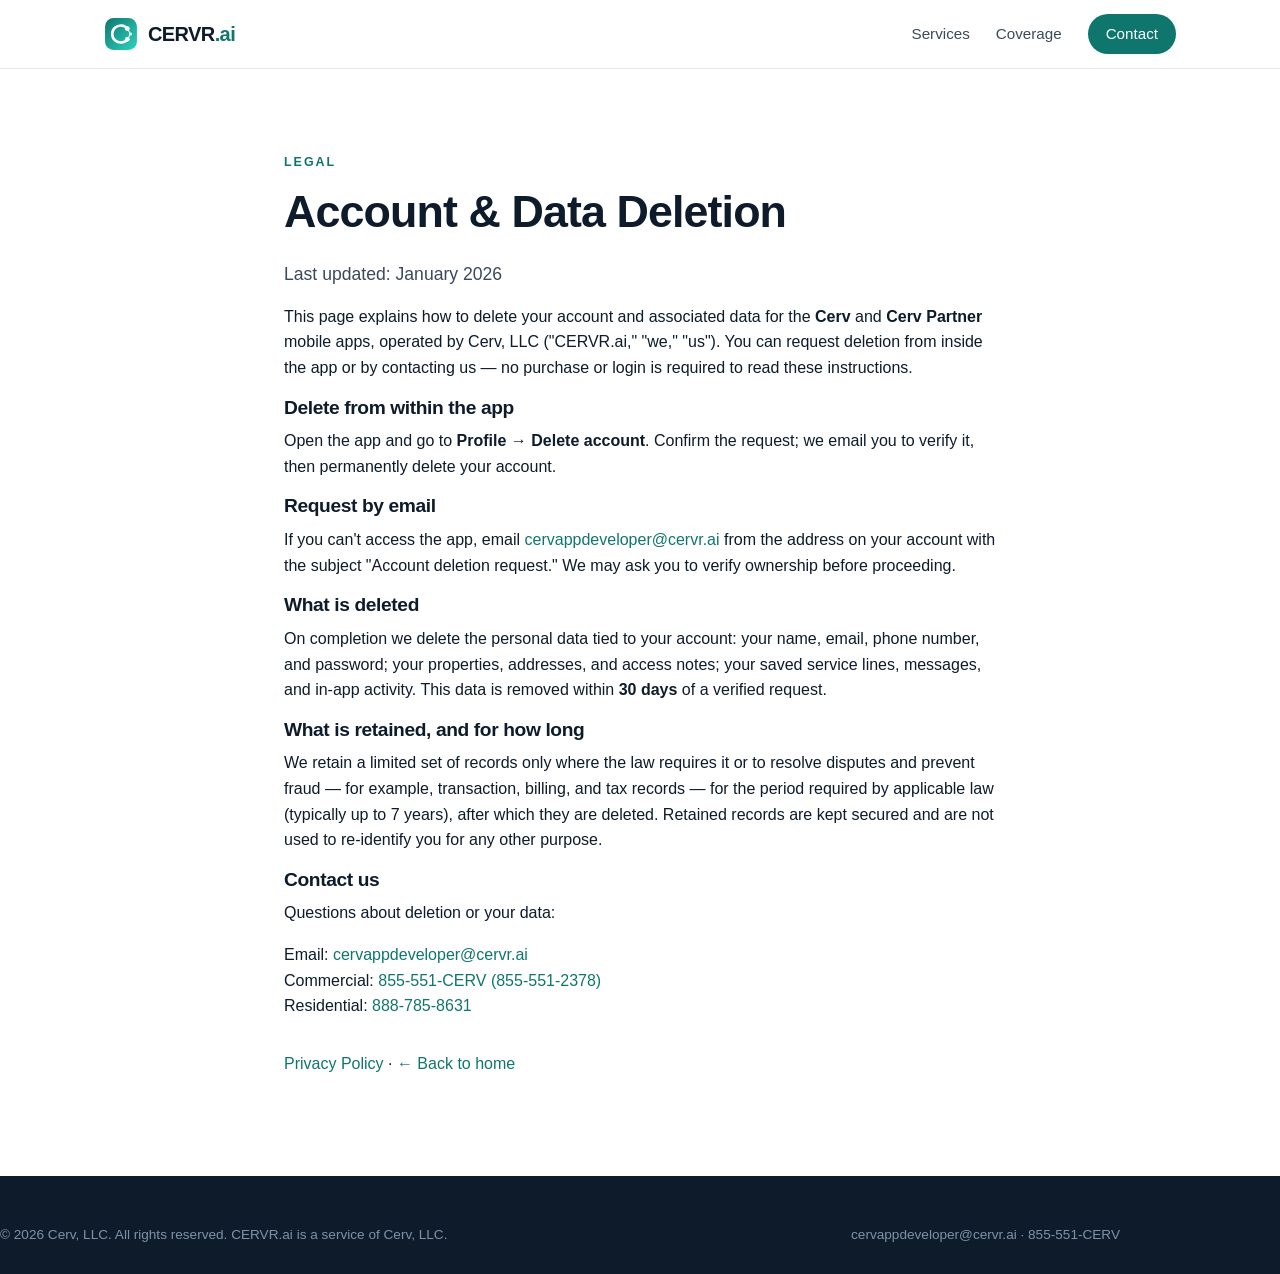
==== account-deletion.html @ c1d134b1 "Initial commit" ====
<!DOCTYPE html>
<html lang="en">
<head>
  <meta charset="UTF-8" />
  <meta name="viewport" content="width=device-width, initial-scale=1.0" />
  <title>Account &amp; Data Deletion | CERVR.ai</title>
  <meta name="description" content="How to delete your Cerv or Cerv Partner account and associated data." />
  <link rel="icon" type="image/svg+xml" href="assets/favicon.svg" />
  <link rel="stylesheet" href="styles.css" />
</head>
<body>
  <header class="site-header" id="top">
    <div class="container nav-wrap">
      <a class="brand" href="index.html" aria-label="CERVR.ai home">
        <img src="assets/logo.svg" alt="" class="brand-mark" width="34" height="34" />
        <span class="brand-name">CERVR<span class="brand-dot">.ai</span></span>
      </a>
      <nav class="nav" aria-label="Primary">
        <a href="index.html#services">Services</a>
        <a href="index.html#coverage">Coverage</a>
        <a class="nav-cta" href="index.html#contact">Contact</a>
      </nav>
    </div>
  </header>

  <main>
    <section class="section">
      <div class="container narrow">
        <p class="eyebrow">Legal</p>
        <h1 style="font-size:clamp(2rem,4vw,2.8rem)">Account &amp; Data Deletion</h1>
        <p class="section-lede">Last updated: January 2026</p>

        <p>This page explains how to delete your account and associated data for the
        <strong>Cerv</strong> and <strong>Cerv Partner</strong> mobile apps, operated by
        Cerv, LLC ("CERVR.ai," "we," "us"). You can request deletion from inside the app or
        by contacting us — no purchase or login is required to read these instructions.</p>

        <h3>Delete from within the app</h3>
        <p>Open the app and go to <strong>Profile &rarr; Delete account</strong>. Confirm the
        request; we email you to verify it, then permanently delete your account.</p>

        <h3>Request by email</h3>
        <p>If you can't access the app, email
        <a href="mailto:cervappdeveloper@cervr.ai?subject=Account%20deletion%20request">cervappdeveloper@cervr.ai</a>
        from the address on your account with the subject "Account deletion request." We may
        ask you to verify ownership before proceeding.</p>

        <h3>What is deleted</h3>
        <p>On completion we delete the personal data tied to your account: your name, email,
        phone number, and password; your properties, addresses, and access notes; your saved
        service lines, messages, and in-app activity. This data is removed within
        <strong>30 days</strong> of a verified request.</p>

        <h3>What is retained, and for how long</h3>
        <p>We retain a limited set of records only where the law requires it or to resolve
        disputes and prevent fraud — for example, transaction, billing, and tax records — for
        the period required by applicable law (typically up to 7 years), after which they are
        deleted. Retained records are kept secured and are not used to re-identify you for
        any other purpose.</p>

        <h3>Contact us</h3>
        <p>Questions about deletion or your data:</p>
        <p>
          Email: <a href="mailto:cervappdeveloper@cervr.ai">cervappdeveloper@cervr.ai</a><br />
          Commercial: <a href="tel:+18555512378">855-551-CERV (855-551-2378)</a><br />
          Residential: <a href="tel:+18887858631">888-785-8631</a>
        </p>

        <p style="margin-top:32px"><a href="privacy.html">Privacy Policy</a> &middot; <a href="index.html">&larr; Back to home</a></p>
      </div>
    </section>
  </main>

  <footer class="site-footer">
    <div class="container footer-legal" style="border:0;margin:0;padding:0;">
      <p>&copy; <span id="year">2026</span> Cerv, LLC. All rights reserved. CERVR.ai is a service of Cerv, LLC.</p>
      <p>cervappdeveloper@cervr.ai · 855-551-CERV</p>
    </div>
  </footer>
  <script>document.getElementById('year').textContent = new Date().getFullYear();</script>
</body>
</html>
---- styles.css ----
/* CERVR.ai — marketing site styles */

:root {
  --ink: #0d1b2a;
  --ink-soft: #3a4a5c;
  --muted: #6b7a8d;
  --line: #e4e9ef;
  --bg: #ffffff;
  --bg-alt: #f5f8fb;
  --brand: #0f766e;      /* teal */
  --brand-dark: #0b5a54;
  --accent: #2dd4bf;     /* bright teal/AI */
  --accent-soft: #ccfbf1;
  --radius: 16px;
  --shadow: 0 10px 40px -18px rgba(13, 27, 42, 0.35);
  --maxw: 1120px;
  --font: -apple-system, BlinkMacSystemFont, "Segoe UI", Roboto, Helvetica, Arial, sans-serif;
}

* { box-sizing: border-box; }

html { scroll-behavior: smooth; scroll-padding-top: 84px; }

body {
  margin: 0;
  font-family: var(--font);
  color: var(--ink);
  background: var(--bg);
  line-height: 1.6;
  -webkit-font-smoothing: antialiased;
}

.container { width: 100%; max-width: var(--maxw); margin: 0 auto; padding: 0 24px; }

h1, h2, h3, h4 { line-height: 1.15; margin: 0 0 .5em; letter-spacing: -0.02em; }
h1 { font-size: clamp(2.4rem, 6vw, 4rem); font-weight: 800; }
h2 { font-size: clamp(1.7rem, 3.5vw, 2.5rem); font-weight: 700; }
h3 { font-size: 1.2rem; font-weight: 700; }
h4 { font-size: 1.02rem; font-weight: 700; }
p { margin: 0 0 1rem; }
a { color: var(--brand); text-decoration: none; }
a:hover { color: var(--brand-dark); }

.eyebrow {
  text-transform: uppercase;
  letter-spacing: .16em;
  font-size: .78rem;
  font-weight: 700;
  color: var(--brand);
  margin: 0 0 .8rem;
}
.center { text-align: center; }
.accent { color: var(--brand); }

/* Header */
.site-header {
  position: sticky; top: 0; z-index: 50;
  background: rgba(255,255,255,.85);
  backdrop-filter: saturate(180%) blur(12px);
  border-bottom: 1px solid var(--line);
}
.nav-wrap { display: flex; align-items: center; justify-content: space-between; height: 68px; }
.brand { display: inline-flex; align-items: center; gap: 10px; font-weight: 800; color: var(--ink); }
.brand-name { font-size: 1.25rem; letter-spacing: -0.03em; }
.brand-dot { color: var(--brand); }
.nav { display: flex; align-items: center; gap: 26px; }
.nav a { color: var(--ink-soft); font-weight: 500; font-size: .95rem; }
.nav a:hover { color: var(--brand); }
.nav-cta {
  background: var(--brand); color: #fff !important;
  padding: 8px 18px; border-radius: 999px; font-weight: 600;
}
.nav-cta:hover { background: var(--brand-dark); }

/* Hero */
.hero {
  position: relative;
  padding: 90px 0 70px;
  background:
    radial-gradient(1000px 500px at 85% -10%, var(--accent-soft), transparent 60%),
    radial-gradient(800px 400px at 0% 20%, #eef6ff, transparent 55%),
    var(--bg);
  overflow: hidden;
}
.hero-inner { max-width: 820px; }
.hero h1 { margin-bottom: .4em; }
.hero .accent {
  background: linear-gradient(90deg, var(--brand), var(--accent));
  -webkit-background-clip: text; background-clip: text; color: transparent;
}
.lede { font-size: 1.2rem; color: var(--ink-soft); max-width: 640px; }
.hero-actions { display: flex; flex-wrap: wrap; gap: 14px; margin: 30px 0 44px; }

.btn { display: inline-block; padding: 13px 26px; border-radius: 999px; font-weight: 600; font-size: 1rem; transition: transform .12s ease, background .2s ease; }
.btn:active { transform: translateY(1px); }
.btn-primary { background: var(--brand); color: #fff; }
.btn-primary:hover { background: var(--brand-dark); color: #fff; }
.btn-ghost { background: #fff; color: var(--ink); border: 1px solid var(--line); }
.btn-ghost:hover { border-color: var(--brand); color: var(--brand); }

.hero-stats { display: flex; flex-wrap: wrap; gap: 36px; }
.stat { display: flex; flex-direction: column; }
.stat-num { font-size: 2.2rem; font-weight: 800; color: var(--ink); letter-spacing: -0.03em; }
.stat-label { font-size: .9rem; color: var(--muted); max-width: 190px; }

/* Sections */
.section { padding: 84px 0; }
.section-alt { background: var(--bg-alt); }
.section-lede { font-size: 1.1rem; color: var(--ink-soft); max-width: 680px; }
.center.section-lede { margin-left: auto; margin-right: auto; }
.narrow { max-width: 760px; }

/* Cards / services */
.grid { display: grid; gap: 22px; margin-top: 44px; }
.grid-services { grid-template-columns: repeat(3, 1fr); }
.card {
  background: #fff; border: 1px solid var(--line); border-radius: var(--radius);
  padding: 28px; box-shadow: var(--shadow);
  transition: transform .15s ease, box-shadow .2s ease;
}
.card:hover { transform: translateY(-4px); box-shadow: 0 18px 50px -20px rgba(13,27,42,.4); }
.card-icon { font-size: 1.8rem; margin-bottom: 12px; }
.card p { color: var(--ink-soft); margin: 0; }
.card-accent { background: linear-gradient(160deg, var(--brand), var(--brand-dark)); border: none; color: #fff; }
.card-accent h3, .card-accent p { color: #fff; }
.card-accent p { color: rgba(255,255,255,.9); }

/* Two column (AI) */
.two-col { display: grid; grid-template-columns: 1.1fr .9fr; gap: 56px; align-items: center; }
.feature-list { list-style: none; padding: 0; margin: 24px 0 0; }
.feature-list li { position: relative; padding: 12px 0 12px 34px; border-top: 1px solid var(--line); color: var(--ink-soft); }
.feature-list li:before {
  content: "✓"; position: absolute; left: 0; top: 12px;
  color: var(--brand); font-weight: 800;
  background: var(--accent-soft); width: 22px; height: 22px; border-radius: 50%;
  display: grid; place-items: center; font-size: .8rem;
}
.feature-list strong { color: var(--ink); }

.panel {
  background: #fff; border: 1px solid var(--line); border-radius: var(--radius);
  padding: 26px; box-shadow: var(--shadow);
}
.panel-head { display: flex; justify-content: space-between; align-items: center; margin-bottom: 18px; }
.panel-title { font-weight: 700; }
.panel-live { color: var(--brand); font-size: .8rem; font-weight: 600; }
.meter { display: grid; grid-template-columns: 78px 1fr 34px; align-items: center; gap: 12px; margin: 12px 0; font-size: .9rem; }
.meter-label { color: var(--ink-soft); }
.meter-bar { height: 8px; background: var(--bg-alt); border-radius: 999px; overflow: hidden; }
.meter-bar i { display: block; height: 100%; background: linear-gradient(90deg, var(--brand), var(--accent)); border-radius: 999px; }
.meter-val { text-align: right; font-weight: 700; color: var(--ink); }
.panel-note { font-size: .78rem; color: var(--muted); margin: 16px 0 0; }

/* Method */
.grid-4 { grid-template-columns: repeat(4, 1fr); }
.mini { }
.mini-num { display: inline-block; font-weight: 800; color: var(--accent); font-size: 1.4rem; margin-bottom: 6px; }
.mini h4 { margin-bottom: .3em; }
.mini p { color: var(--ink-soft); font-size: .95rem; margin: 0; }
.pledge {
  margin-top: 48px; padding: 32px 36px; border-radius: var(--radius);
  background: var(--bg-alt); border: 1px solid var(--line); text-align: center;
}
.pledge p { margin: 0; font-size: 1.15rem; color: var(--ink-soft); max-width: 760px; margin: 0 auto; }
.pledge strong { color: var(--ink); }

/* Regions */
.grid-regions { grid-template-columns: repeat(3, 1fr); }
.region { background: #fff; border: 1px solid var(--line); border-radius: var(--radius); padding: 24px; }
.region h4 { color: var(--brand); margin-bottom: .4em; }
.region p { color: var(--ink-soft); margin: 0; font-size: .95rem; }
.region-more { background: var(--bg-alt); }

/* About */
.about-text { font-size: 1.1rem; color: var(--ink-soft); text-align: center; }

/* Contact */
.section-contact { background: linear-gradient(160deg, #0d1b2a, #0b3d3a); color: #fff; }
.section-contact .eyebrow { color: var(--accent); }
.section-contact h2 { color: #fff; }
.section-contact .section-lede { color: rgba(255,255,255,.82); }
.contact-grid { display: grid; grid-template-columns: repeat(3, 1fr); gap: 20px; margin-top: 44px; }
.contact-card {
  background: rgba(255,255,255,.06); border: 1px solid rgba(255,255,255,.14);
  border-radius: var(--radius); padding: 26px; text-align: center;
}
.contact-card h4 { color: var(--accent); margin-bottom: .6em; }
.contact-line { display: block; color: #fff; font-size: 1.25rem; font-weight: 700; }
.contact-line:hover { color: var(--accent); }
.contact-sub { display: block; color: rgba(255,255,255,.6); font-size: .85rem; margin-top: 4px; }

/* Footer */
.site-footer { background: #0d1b2a; color: #cdd7e2; padding: 48px 0 28px; }
.footer-inner { display: flex; justify-content: space-between; align-items: flex-start; gap: 30px; flex-wrap: wrap; }
.site-footer .brand-name { color: #fff; }
.footer-tag { color: #8ba0b5; margin: 12px 0 0; font-size: .95rem; }
.footer-nav { display: flex; flex-wrap: wrap; gap: 20px; }
.footer-nav a { color: #cdd7e2; font-size: .92rem; }
.footer-nav a:hover { color: var(--accent); }
.footer-legal {
  display: flex; justify-content: space-between; flex-wrap: wrap; gap: 8px;
  border-top: 1px solid rgba(255,255,255,.1); margin-top: 32px; padding-top: 20px;
  color: #7f93a8; font-size: .85rem;
}
.footer-legal p { margin: 0; }

/* Responsive */
@media (max-width: 900px) {
  .grid-services, .grid-regions { grid-template-columns: repeat(2, 1fr); }
  .grid-4 { grid-template-columns: repeat(2, 1fr); }
  .two-col { grid-template-columns: 1fr; gap: 36px; }
  .contact-grid { grid-template-columns: 1fr; }
}
@media (max-width: 640px) {
  .nav { display: none; }
  .grid-services, .grid-regions, .grid-4 { grid-template-columns: 1fr; }
  .section { padding: 60px 0; }
  .hero { padding: 60px 0 50px; }
  .hero-stats { gap: 24px; }
  .footer-legal { flex-direction: column; }
}
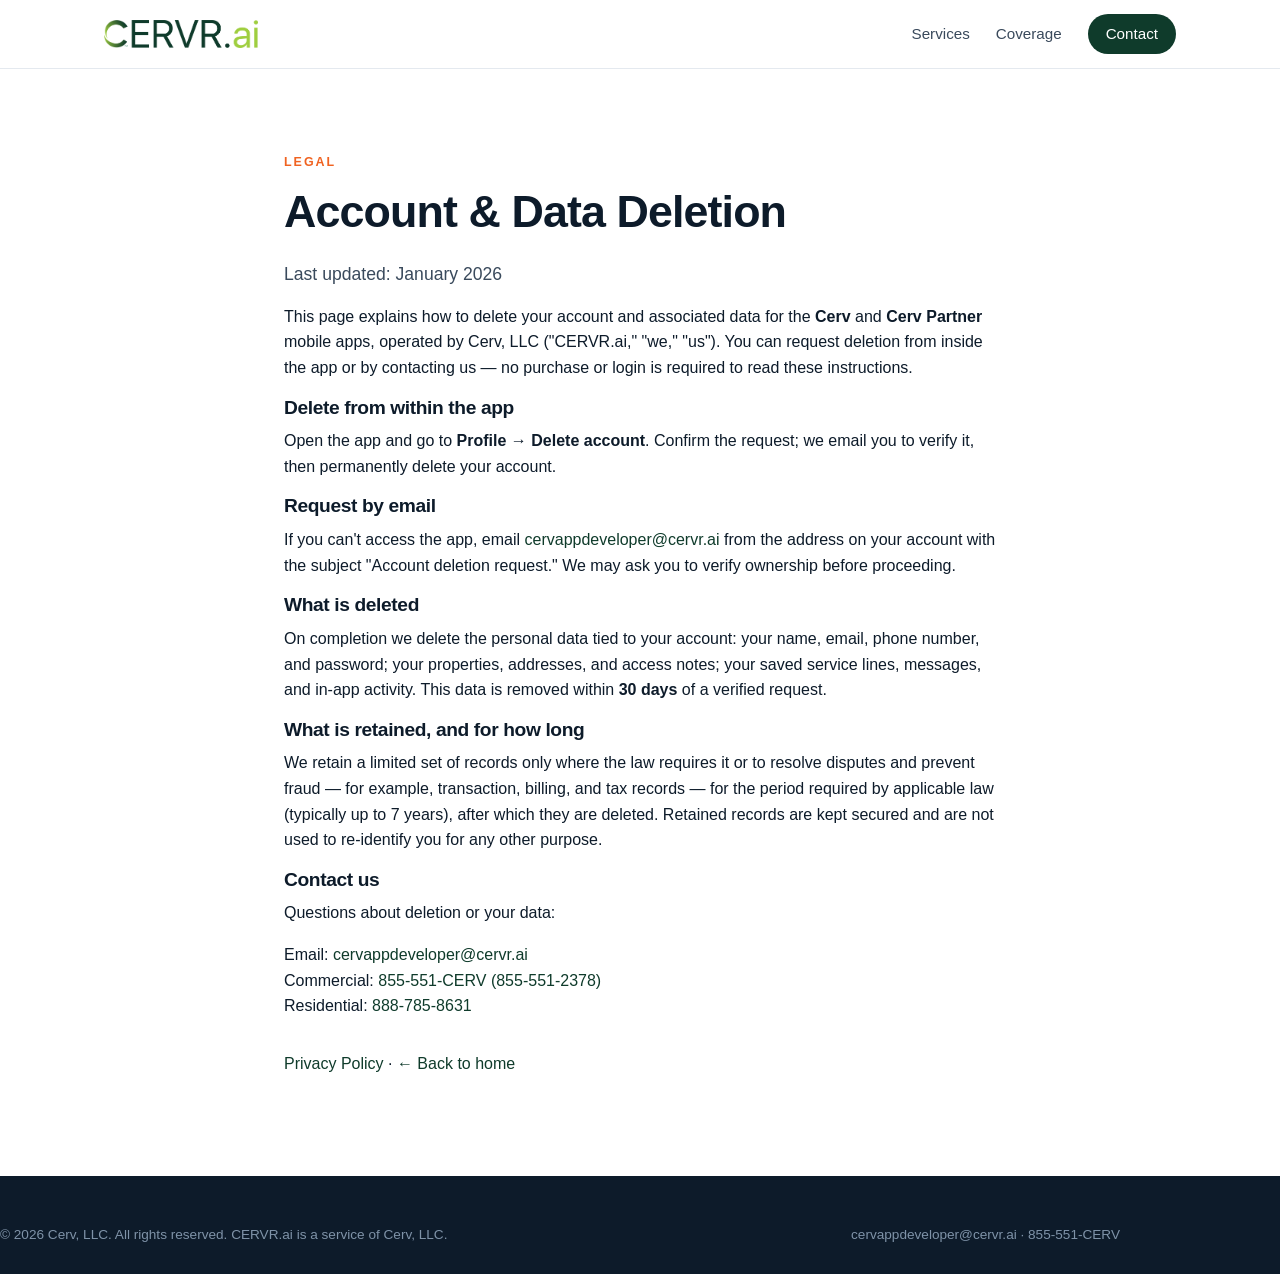
==== commit 9007a633: "Rebrand site with new CERVR.ai logo and color palette Swap teal theme for the new dark green/lime br" ====
--- a/account-deletion.html
+++ b/account-deletion.html
@@ -5,15 +5,16 @@
   <meta name="viewport" content="width=device-width, initial-scale=1.0" />
   <title>Account &amp; Data Deletion | CERVR.ai</title>
   <meta name="description" content="How to delete your Cerv or Cerv Partner account and associated data." />
-  <link rel="icon" type="image/svg+xml" href="assets/favicon.svg" />
+  <link rel="icon" type="image/png" sizes="32x32" href="assets/favicon-32.png" />
+  <link rel="icon" type="image/png" sizes="64x64" href="assets/favicon-64.png" />
+  <link rel="apple-touch-icon" href="assets/favicon-256.png" />
   <link rel="stylesheet" href="styles.css" />
 </head>
 <body>
   <header class="site-header" id="top">
     <div class="container nav-wrap">
       <a class="brand" href="index.html" aria-label="CERVR.ai home">
-        <img src="assets/logo.svg" alt="" class="brand-mark" width="34" height="34" />
-        <span class="brand-name">CERVR<span class="brand-dot">.ai</span></span>
+        <img src="assets/logo-withtext.png" alt="CERVR.ai" class="brand-lockup" height="28" />
       </a>
       <nav class="nav" aria-label="Primary">
         <a href="index.html#services">Services</a>
--- a/styles.css
+++ b/styles.css
@@ -7,10 +7,11 @@
   --line: #e4e9ef;
   --bg: #ffffff;
   --bg-alt: #f5f8fb;
-  --brand: #0f766e;      /* teal */
-  --brand-dark: #0b5a54;
-  --accent: #2dd4bf;     /* bright teal/AI */
-  --accent-soft: #ccfbf1;
+  --brand: #0f3b2b;      /* CERVR dark green */
+  --brand-dark: #092c20;
+  --accent: #9fce3f;     /* CERVR lime */
+  --accent-soft: #e8f6cf;
+  --eyebrow: #f06321;
   --radius: 16px;
   --shadow: 0 10px 40px -18px rgba(13, 27, 42, 0.35);
   --maxw: 1120px;
@@ -46,7 +47,7 @@
   letter-spacing: .16em;
   font-size: .78rem;
   font-weight: 700;
-  color: var(--brand);
+  color: var(--eyebrow);
   margin: 0 0 .8rem;
 }
 .center { text-align: center; }
@@ -61,8 +62,10 @@
 }
 .nav-wrap { display: flex; align-items: center; justify-content: space-between; height: 68px; }
 .brand { display: inline-flex; align-items: center; gap: 10px; font-weight: 800; color: var(--ink); }
+.brand-mark { border-radius: 8px; display: block; }
+.brand-lockup { display: block; width: auto; }
 .brand-name { font-size: 1.25rem; letter-spacing: -0.03em; }
-.brand-dot { color: var(--brand); }
+.brand-dot { color: var(--accent); }
 .nav { display: flex; align-items: center; gap: 26px; }
 .nav a { color: var(--ink-soft); font-weight: 500; font-size: .95rem; }
 .nav a:hover { color: var(--brand); }
@@ -176,7 +179,6 @@
 
 /* Contact */
 .section-contact { background: linear-gradient(160deg, #0d1b2a, #0b3d3a); color: #fff; }
-.section-contact .eyebrow { color: var(--accent); }
 .section-contact h2 { color: #fff; }
 .section-contact .section-lede { color: rgba(255,255,255,.82); }
 .contact-grid { display: grid; grid-template-columns: repeat(3, 1fr); gap: 20px; margin-top: 44px; }
